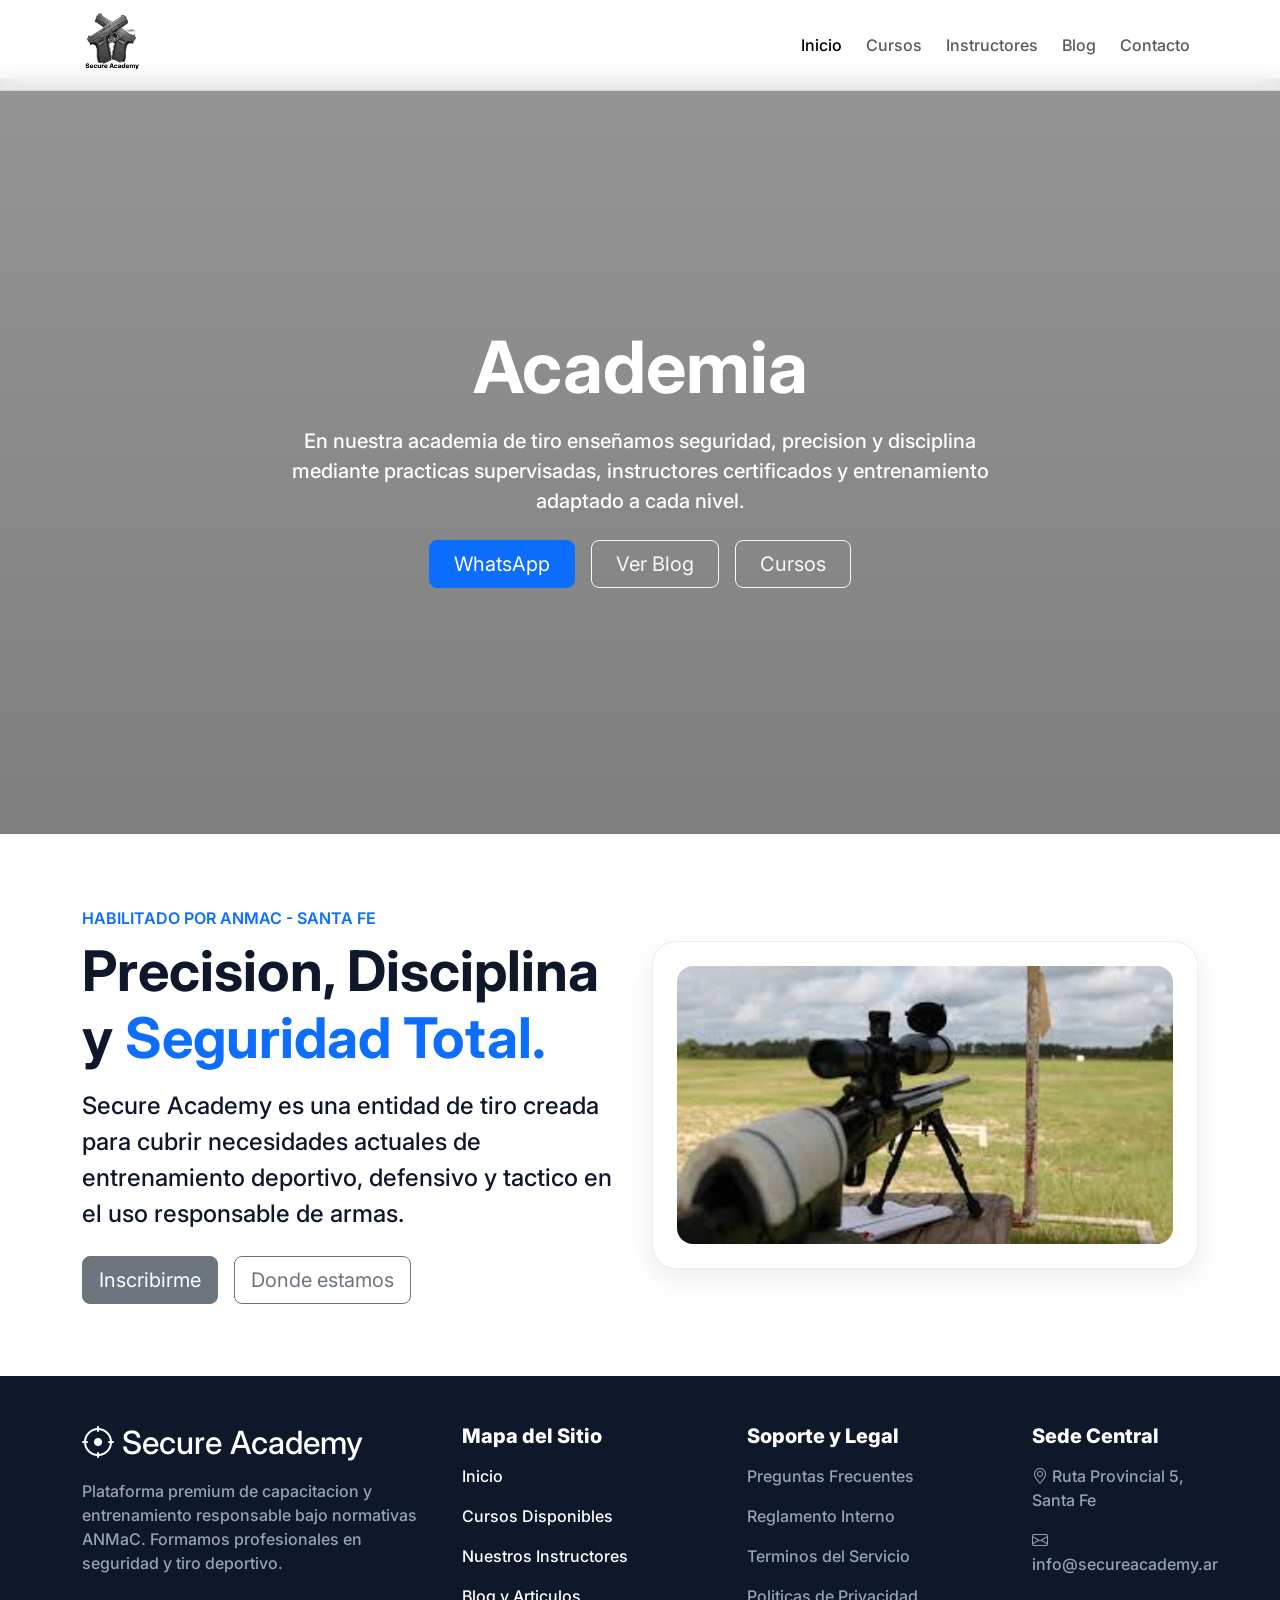
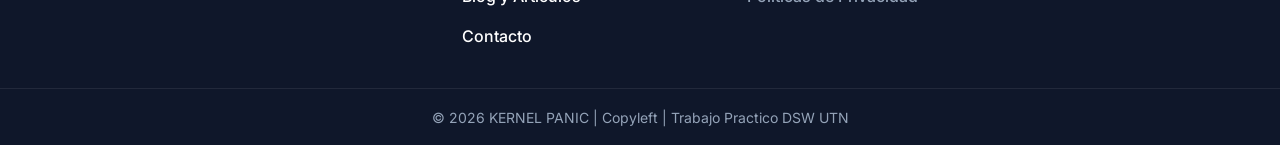
==== index.html @ 76de5cc0 "Initial Secure Academy site" ====
<!doctype html>
<html lang="es">
<head>
  <meta charset="utf-8">
  <meta name="viewport" content="width=device-width, initial-scale=1">
  <title>Secure Academy | Academia de tiro deportivo en Cordoba</title>
  <meta name="description" content="Academia de tiro en Cordoba con instructores certificados, entrenamiento responsable y cursos personalizados para cada nivel.">
  <meta name="keywords" content="academia de tiro, seguridad, Cordoba, tiro deportivo, capacitacion ANMaC">
  <link rel="preconnect" href="https://fonts.googleapis.com">
  <link rel="preconnect" href="https://fonts.gstatic.com" crossorigin>
  <link href="https://fonts.googleapis.com/css2?family=Inter:wght@400;500;700;800&display=swap" rel="stylesheet">
  <link rel="stylesheet" href="https://cdn.jsdelivr.net/npm/bootstrap@5.3.8/dist/css/bootstrap.min.css">
  <link rel="stylesheet" href="https://cdn.jsdelivr.net/npm/bootstrap-icons@1.11.3/font/bootstrap-icons.min.css">
  <link rel="stylesheet" href="css/styles.css">
</head>
<body>
  <header>
    <nav class="navbar navbar-expand-lg fixed-top site-navbar">
      <div class="container">
        <a class="navbar-brand" href="index.html">
          <img src="img/logo.png" class="site-logo" alt="Logo de Secure Academy">
        </a>
        <button class="navbar-toggler" type="button" data-bs-toggle="collapse" data-bs-target="#mainNav" aria-controls="mainNav" aria-expanded="false" aria-label="Abrir menu de navegacion">
          <span class="navbar-toggler-icon"></span>
        </button>
        <div class="collapse navbar-collapse" id="mainNav">
          <ul class="navbar-nav ms-auto gap-lg-2">
            <li class="nav-item"><a class="nav-link active" aria-current="page" href="index.html">Inicio</a></li>
            <li class="nav-item"><a class="nav-link" href="cursos.html">Cursos</a></li>
            <li class="nav-item"><a class="nav-link" href="instructores.html">Instructores</a></li>
            <li class="nav-item"><a class="nav-link" href="blog.html">Blog</a></li>
            <li class="nav-item"><a class="nav-link" href="contacto.html">Contacto</a></li>
          </ul>
        </div>
      </div>
    </nav>
  </header>

  <main>
    <section class="hero hero-home">
      <div class="container py-5">
        <h1 class="display-2 fw-bold text-white mb-3">Academia</h1>
        <p class="lead text-white mx-auto mb-4 hero-text-narrow">En nuestra academia de tiro enseñamos seguridad, precision y disciplina mediante practicas supervisadas, instructores certificados y entrenamiento adaptado a cada nivel.</p>
        <div class="d-flex justify-content-center flex-wrap gap-3">
          <a class="btn btn-primary btn-lg px-4" href="https://wa.me/5493511234567" target="_blank" rel="noopener" data-bs-toggle="tooltip" title="Escribinos por WhatsApp">WhatsApp</a>
          <a class="btn btn-outline-light btn-lg px-4" href="blog.html">Ver Blog</a>
          <a class="btn btn-outline-light btn-lg px-4" href="cursos.html">Cursos</a>
        </div>
      </div>
    </section>

    <section class="section-block">
      <div class="container">
        <div class="row g-4 align-items-center">
          <div class="col-lg-6">
            <p class="text-uppercase text-primary fw-semibold mb-2">Habilitado por ANMaC - Santa Fe</p>
            <h2 class="display-4 mb-3 fw-bold">Precision, Disciplina y <span class="text-primary">Seguridad Total.</span></h2>
            <p class="fs-4 mb-4">Secure Academy es una entidad de tiro creada para cubrir necesidades actuales de entrenamiento deportivo, defensivo y tactico en el uso responsable de armas.</p>
            <div class="d-flex flex-wrap gap-3 justify-content-center justify-content-lg-start">
              <a class="btn btn-secondary btn-lg" href="contacto.html">Inscribirme</a>
              <a class="btn btn-outline-secondary btn-lg" href="contacto.html">Donde estamos</a>
            </div>
          </div>
          <div class="col-lg-6">
            <article class="card-glass p-4">
              <img src="img/2.jpeg" class="rounded-media" alt="Galeria de tiro indoor con blanco de precision">
            </article>
          </div>
        </div>
      </div>
    </section>
  </main>

  <footer class="main-footer pt-5">
    <div class="container pb-4">
      <div class="row g-4">
        <section class="col-lg-4">
          <h4 class="h2 mb-3"><i class="bi bi-crosshair"></i> Secure Academy</h4>
          <p>Plataforma premium de capacitacion y entrenamiento responsable bajo normativas ANMaC. Formamos profesionales en seguridad y tiro deportivo.</p>
        </section>
        <nav class="col-sm-6 col-lg-3" aria-label="Mapa del sitio en pie de pagina">
          <h5 class="mb-3">Mapa del Sitio</h5>
          <p><a href="index.html">Inicio</a></p>
          <p><a href="cursos.html">Cursos Disponibles</a></p>
          <p><a href="instructores.html">Nuestros Instructores</a></p>
          <p><a href="blog.html">Blog y Articulos</a></p>
          <p><a href="contacto.html">Contacto</a></p>
        </nav>
        <section class="col-sm-6 col-lg-3">
          <h5 class="mb-3">Soporte y Legal</h5>
          <p>Preguntas Frecuentes</p>
          <p>Reglamento Interno</p>
          <p>Terminos del Servicio</p>
          <p>Politicas de Privacidad</p>
        </section>
        <address class="col-lg-2 mb-0">
          <h5 class="mb-3">Sede Central</h5>
          <p><i class="bi bi-geo-alt"></i> Ruta Provincial 5, Santa Fe</p>
          <p><i class="bi bi-envelope"></i> info@secureacademy.ar</p>
        </address>
      </div>
    </div>
    <div class="footer-copy text-center py-3">
      <small>© 2026 KERNEL PANIC | Copyleft | Trabajo Practico DSW UTN</small>
    </div>
  </footer>

  <script src="https://cdn.jsdelivr.net/npm/bootstrap@5.3.8/dist/js/bootstrap.bundle.min.js"></script>
  <script src="js/main.js"></script>
</body>
</html>
---- css/styles.css ----
:root {
  --sa-navy: #0f172a;
  --sa-blue: #0ea5e9;
  --sa-gray: #f8fafc;
  --sa-text: #0f172a;
  --sa-muted: #64748b;
  --sa-muted-soft: #94a3b8;
  --sa-white: #ffffff;
}

body {
  background-color: var(--sa-white);
  color: var(--sa-text);
  font-family: "Inter", system-ui, -apple-system, sans-serif;
  padding-top: 78px;
}

h1,
h2,
h3,
h4,
h5,
h6 {
  color: var(--sa-text);
  font-weight: 800;
}

p,
li,
label,
input,
textarea,
button {
  font-weight: 500;
}

.site-navbar {
  background: rgba(255, 255, 255, 0.75);
  backdrop-filter: blur(10px);
  -webkit-backdrop-filter: blur(10px);
  border-bottom: 1px solid rgba(15, 23, 42, 0.08);
}

.site-logo {
  height: 64px;
  width: auto;
}

.hero {
  position: relative;
  min-height: 420px;
  background-position: center;
  background-size: cover;
  display: grid;
  place-items: center;
  color: var(--sa-white);
  text-align: center;
}

.hero::before {
  content: "";
  position: absolute;
  inset: 0;
  background: linear-gradient(180deg, rgba(0, 0, 0, 0.42), rgba(0, 0, 0, 0.5));
}

.hero > .container {
  position: relative;
  z-index: 1;
}

.hero-home {
  min-height: 84vh;
  background-image: url("../img/1.png");
}

.hero-cursos {
  background-image: url("../img/headcursos.jpg");
}

.hero-instructores {
  background-image: url("../img/headprofesionales.jpg");
}

.hero-blog {
  background-image: url("../img/headblog.jpg");
}

.hero-contacto {
  background-image: url("../img/headcotacto.png");
}

.section-block {
  padding: 4.5rem 0;
}

.card-glass {
  background: rgba(255, 255, 255, 0.95);
  border: 1px solid rgba(15, 23, 42, 0.08);
  box-shadow: 0 10px 30px rgba(15, 23, 42, 0.08);
  border-radius: 1.5rem;
}

.soft-card,
.course-card,
.instructor-card,
.article-card,
.sidebar-card {
  border-radius: 1.5rem;
  border: 1px solid rgba(15, 23, 42, 0.1);
  box-shadow: 0 8px 24px rgba(15, 23, 42, 0.07);
  transition: transform 0.3s ease, box-shadow 0.3s ease;
}

.soft-card:hover,
.course-card:hover,
.instructor-card:hover,
.article-card:hover,
.sidebar-card:hover {
  transform: translateY(-6px);
  box-shadow: 0 16px 34px rgba(15, 23, 42, 0.12);
}

.course-card .card-img-top {
  aspect-ratio: 16/9;
  object-fit: cover;
}

.rounded-media {
  border-radius: 1rem;
  width: 100%;
  object-fit: cover;
}

.price-row {
  border-top: 1px solid rgba(15, 23, 42, 0.1);
  padding-top: 1rem;
}

.avatar {
  width: 88px;
  height: 88px;
  border-radius: 50%;
  object-fit: cover;
}

.main-footer {
  background-color: var(--sa-navy);
  color: var(--sa-muted-soft);
}

.main-footer h4,
.main-footer h5,
.main-footer a {
  color: #ffffff;
}

.main-footer a {
  text-decoration: none;
}

.main-footer a:hover {
  color: #bae6fd;
}

.footer-copy {
  border-top: 1px solid rgba(255, 255, 255, 0.08);
  color: #94a3b8;
}

.map-frame {
  width: 100%;
  height: 380px;
  border: 0;
  border-radius: 1rem;
}

.hero-text-narrow {
  max-width: 760px;
}

.hero-text-medium {
  max-width: 860px;
}

.hero-text-wide {
  max-width: 960px;
}

.toast-stack {
  z-index: 1080;
}

.hero-home h1 {
  font-family: "Inter", system-ui, -apple-system, sans-serif;
  font-weight: 800;
}

.hero-home .lead {
  font-family: "Inter", system-ui, -apple-system, sans-serif;
  font-weight: 500;
}

@media (max-width: 991.98px) {
  .hero-home {
    min-height: 70vh;
  }
  .section-block {
    padding: 3.5rem 0;
  }
}
@media (min-width: 768px) and (max-width: 991.98px) {
  .blog-sidebar {
    position: sticky;
    top: 96px;
  }
}
@media (max-width: 767.98px) {
  body {
    padding-top: 72px;
  }
  .site-logo {
    height: 56px;
  }
  .hero {
    min-height: 360px;
  }
  .hero-home {
    min-height: 68vh;
  }
}

/*# sourceMappingURL=styles.css.map */
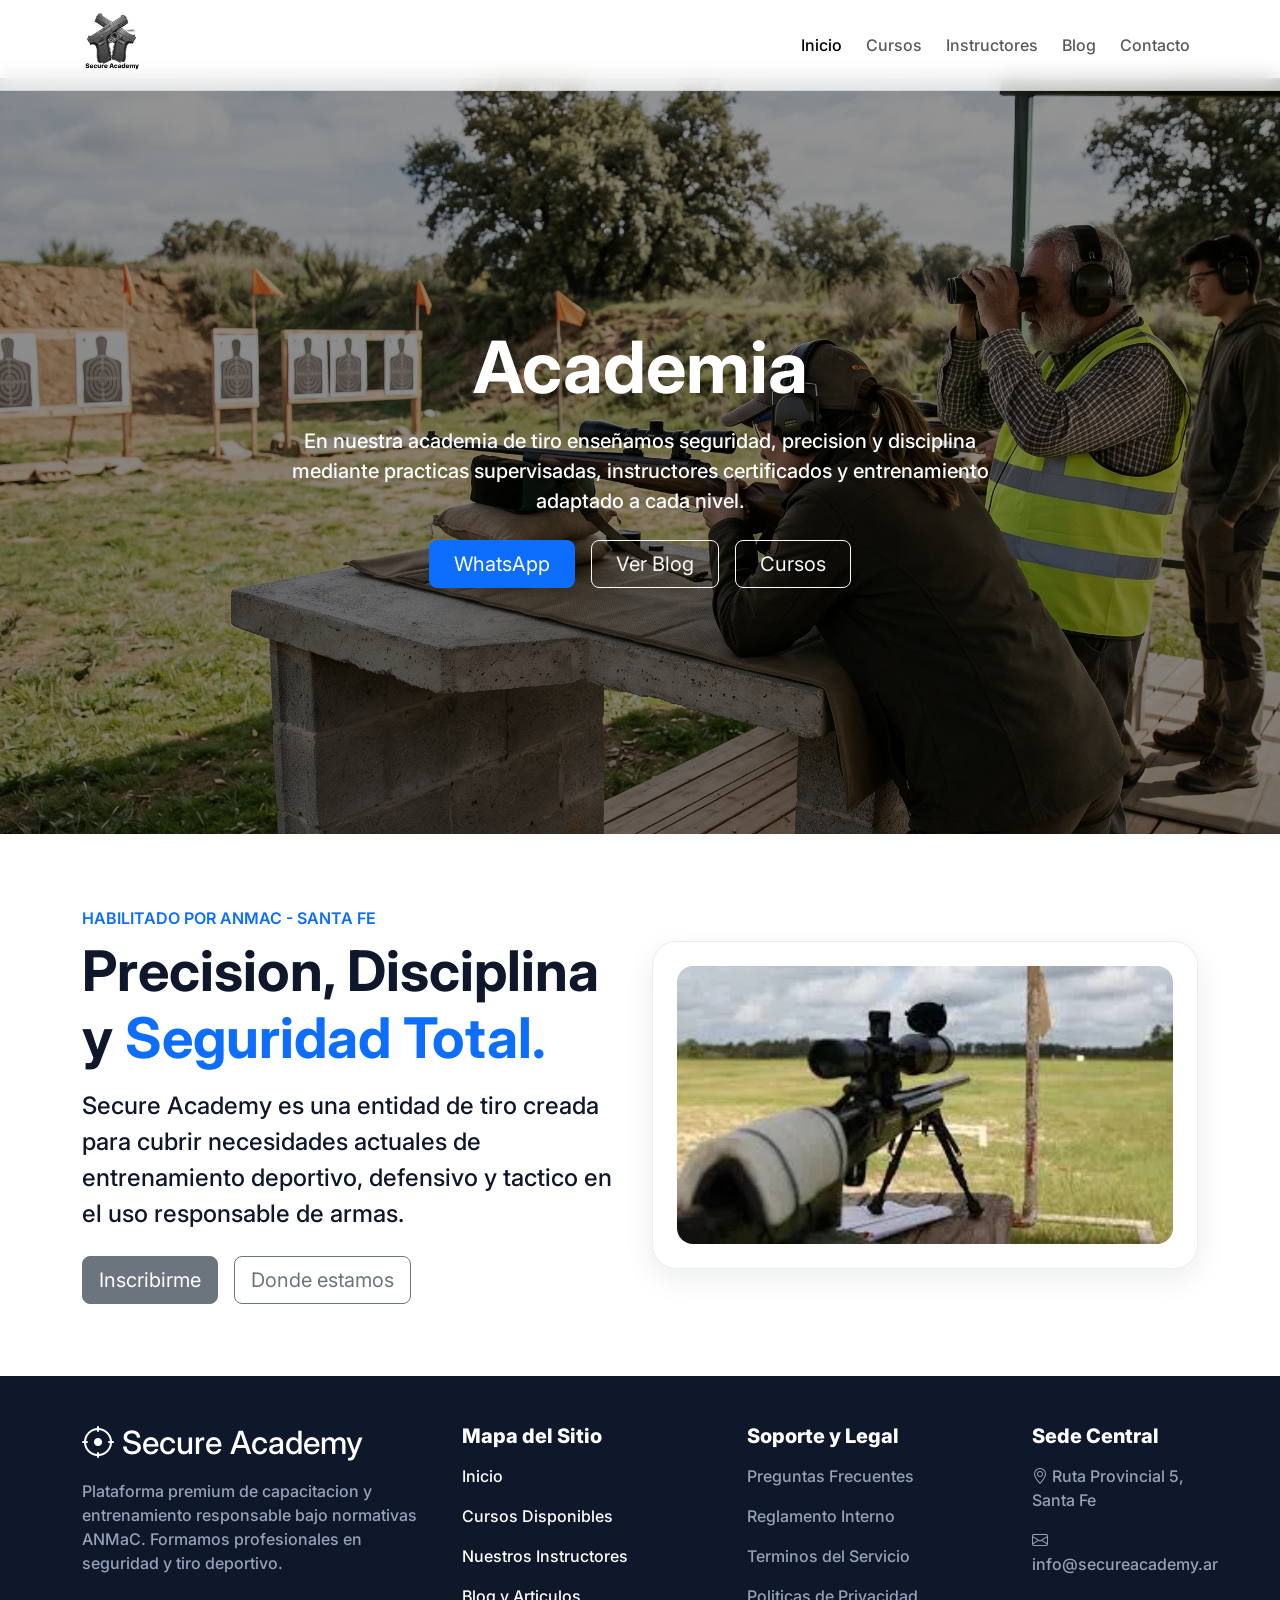
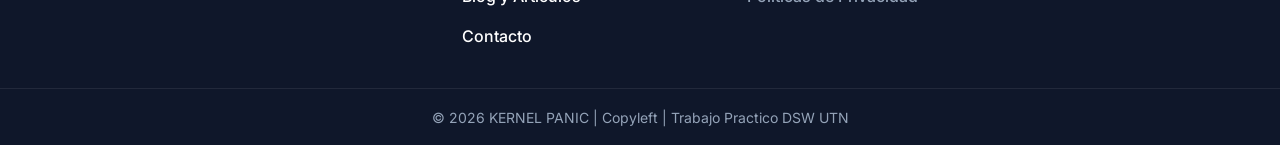
==== commit 63435b35: "Ajuste de imagenes para mejorar el performance" ====
--- a/index.html
+++ b/index.html
@@ -3,9 +3,9 @@
 <head>
   <meta charset="utf-8">
   <meta name="viewport" content="width=device-width, initial-scale=1">
-  <title>Secure Academy | Academia de tiro deportivo en Cordoba</title>
-  <meta name="description" content="Academia de tiro en Cordoba con instructores certificados, entrenamiento responsable y cursos personalizados para cada nivel.">
-  <meta name="keywords" content="academia de tiro, seguridad, Cordoba, tiro deportivo, capacitacion ANMaC">
+  <title>Secure Academy | Academia de tiro deportivo en Santa Fe</title>
+  <meta name="description" content="Academia de tiro en Santa Fe con instructores certificados, entrenamiento responsable y cursos personalizados para cada nivel.">
+  <meta name="keywords" content="academia de tiro, seguridad, Santa Fe, tiro deportivo, capacitacion ANMaC">
   <link rel="preconnect" href="https://fonts.googleapis.com">
   <link rel="preconnect" href="https://fonts.gstatic.com" crossorigin>
   <link href="https://fonts.googleapis.com/css2?family=Inter:wght@400;500;700;800&display=swap" rel="stylesheet">
@@ -18,7 +18,7 @@
     <nav class="navbar navbar-expand-lg fixed-top site-navbar">
       <div class="container">
         <a class="navbar-brand" href="index.html">
-          <img src="img/logo.png" class="site-logo" alt="Logo de Secure Academy">
+          <img src="img/logo.webp" class="site-logo" alt="Logo de Secure Academy">
         </a>
         <button class="navbar-toggler" type="button" data-bs-toggle="collapse" data-bs-target="#mainNav" aria-controls="mainNav" aria-expanded="false" aria-label="Abrir menu de navegacion">
           <span class="navbar-toggler-icon"></span>
@@ -63,7 +63,7 @@
           </div>
           <div class="col-lg-6">
             <article class="card-glass p-4">
-              <img src="img/2.jpeg" class="rounded-media" alt="Galeria de tiro indoor con blanco de precision">
+              <img src="img/2.webp" class="rounded-media" alt="Galeria de tiro indoor con blanco de precision">
             </article>
           </div>
         </div>
--- a/css/styles.css
+++ b/css/styles.css
@@ -71,23 +71,23 @@
 
 .hero-home {
   min-height: 84vh;
-  background-image: url("../img/1.png");
+  background-image: url("../img/1.webp");
 }
 
 .hero-cursos {
-  background-image: url("../img/headcursos.jpg");
+  background-image: url("../img/headcursos.webp");
 }
 
 .hero-instructores {
-  background-image: url("../img/headprofesionales.jpg");
+  background-image: url("../img/headprofesionales.webp");
 }
 
 .hero-blog {
-  background-image: url("../img/headblog.jpg");
+  background-image: url("../img/headblog.webp");
 }
 
 .hero-contacto {
-  background-image: url("../img/headcotacto.png");
+  background-image: url("../img/headcotacto.webp");
 }
 
 .section-block {
